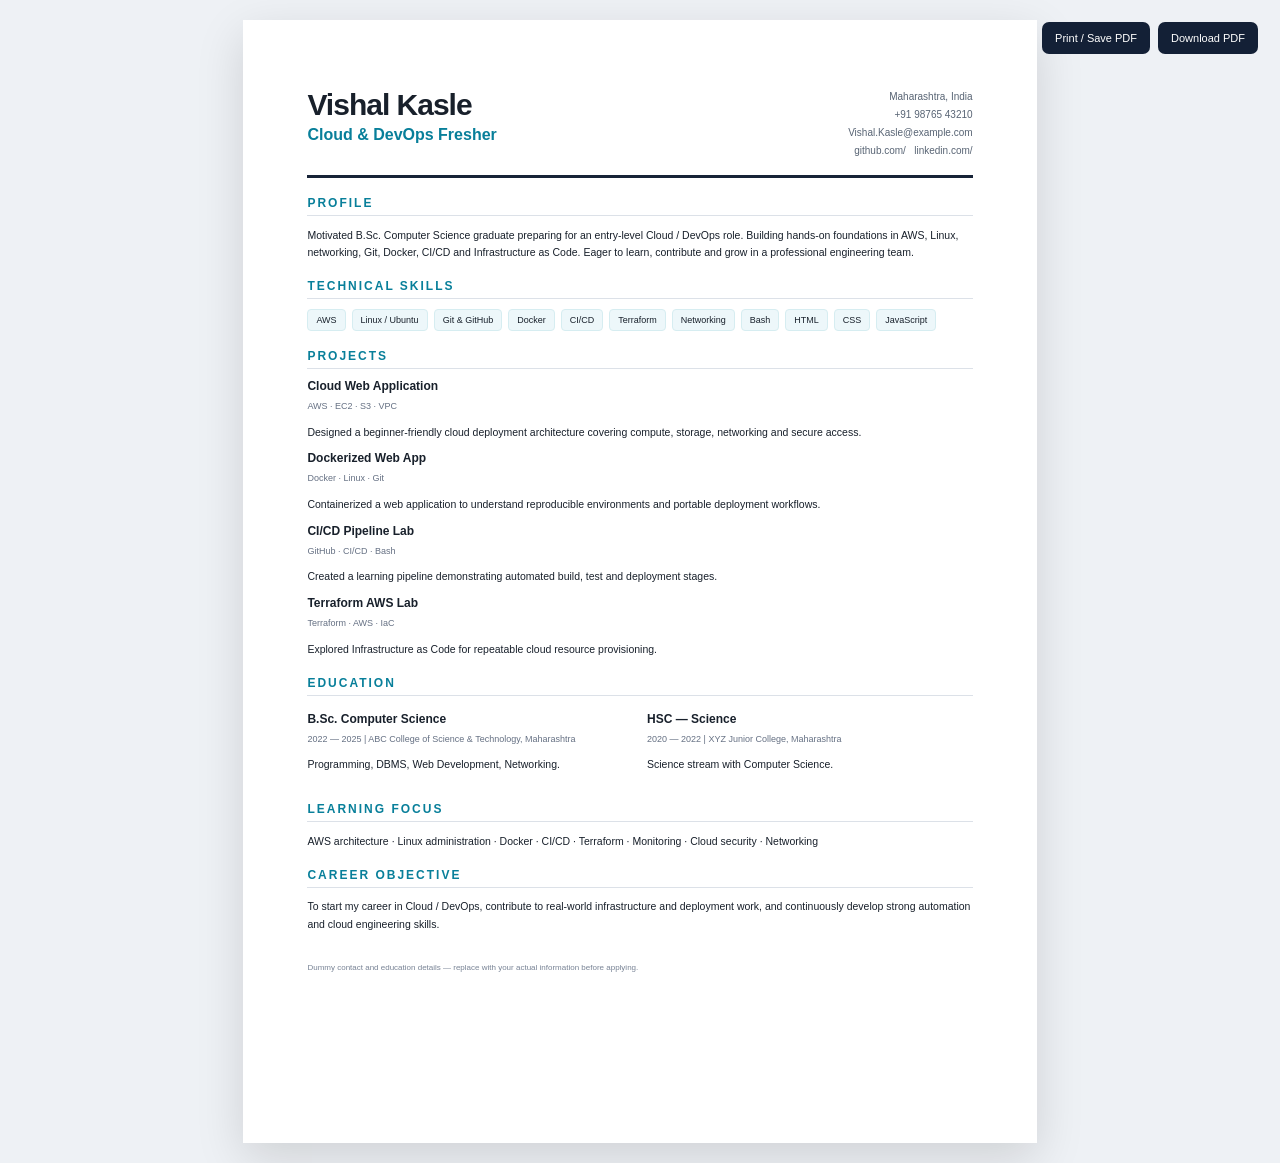
==== resume.html @ 81e13b9f "first commit" ====
<!DOCTYPE html>
<html lang="en">

<head>
    <meta charset="UTF-8">
    <meta name="viewport" content="width=device-width,initial-scale=1.0">
    <title>Vishal Kasle | Resume</title>
    <style>
        * {
            box-sizing: border-box
        }

        body {
            margin: 0;
            background: #eef1f5;
            font-family: Arial, sans-serif;
            color: #18202b
        }

        .page {
            width: 210mm;
            min-height: 297mm;
            background: #fff;
            margin: 20px auto;
            padding: 18mm 17mm;
            box-shadow: 0 15px 45px #0002
        }

        .top {
            display: flex;
            justify-content: space-between;
            border-bottom: 3px solid #172337;
            padding-bottom: 15px
        }

        .name {
            font-size: 30px;
            font-weight: 800;
            letter-spacing: -1px
        }

        .role {
            color: #087f9a;
            font-weight: 700;
            margin-top: 4px
        }

        .contact {
            text-align: right;
            font-size: 10px;
            line-height: 1.8;
            color: #586474
        }

        .section {
            margin-top: 18px
        }

        .section h2 {
            font-size: 12px;
            text-transform: uppercase;
            letter-spacing: 2px;
            color: #087f9a;
            border-bottom: 1px solid #dce1e8;
            padding-bottom: 5px
        }

        .section p,
        .section li {
            font-size: 10.5px;
            line-height: 1.65
        }

        .grid {
            display: grid;
            grid-template-columns: 1fr 1fr;
            gap: 14px
        }

        .item h3 {
            font-size: 12px;
            margin: 6px 0 2px
        }

        .item small {
            color: #657083;
            font-size: 9px
        }

        .skills {
            display: flex;
            flex-wrap: wrap;
            gap: 6px
        }

        .skills span {
            font-size: 9px;
            padding: 5px 8px;
            background: #edf7fa;
            border: 1px solid #d6edf1;
            border-radius: 4px
        }

        .buttons {
            position: fixed;
            right: 22px;
            top: 22px;
            display: flex;
            gap: 8px
        }

        .buttons button,
        .buttons a {
            border: 0;
            background: #132036;
            color: #fff;
            padding: 10px 13px;
            border-radius: 7px;
            text-decoration: none;
            font-size: 11px;
            cursor: pointer
        }

        @media print {
            body {
                background: #fff
            }

            .page {
                margin: 0;
                box-shadow: none;
                width: auto;
                min-height: auto
            }

            .buttons {
                display: none
            }
        }

        @media(max-width:850px) {
            .page {
                width: 100%;
                margin: 0;
                padding: 25px
            }

            .top {
                gap: 20px
            }

            .contact {
                text-align: left
            }
        }
    </style>
</head>

<body>
    <div class="buttons"><button onclick="window.print()">Print / Save PDF</button><a href="resume.pdf"
            download>Download PDF</a></div>
    <div class="page">
        <div class="top">
            <div>
                <div class="name">Vishal Kasle</div>
                <div class="role">Cloud & DevOps Fresher</div>
            </div>
            <div class="contact">Maharashtra, India<br>+91 98765 43210<br>Vishal.Kasle@example.com<br>github.com/ &nbsp;
                linkedin.com/</div>
        </div>
        <div class="section">
            <h2>Profile</h2>
            <p>Motivated B.Sc. Computer Science graduate preparing for an entry-level Cloud / DevOps role. Building
                hands-on foundations in AWS, Linux, networking, Git, Docker, CI/CD and Infrastructure as Code. Eager to
                learn, contribute and grow in a professional engineering team.</p>
        </div>
        <div class="section">
            <h2>Technical Skills</h2>
            <div class="skills"><span>AWS</span><span>Linux / Ubuntu</span><span>Git &
                    GitHub</span><span>Docker</span><span>CI/CD</span><span>Terraform</span><span>Networking</span><span>Bash</span><span>HTML</span><span>CSS</span><span>JavaScript</span>
            </div>
        </div>
        <div class="section">
            <h2>Projects</h2>
            <div class="item">
                <h3>Cloud Web Application</h3><small>AWS · EC2 · S3 · VPC</small>
                <p>Designed a beginner-friendly cloud deployment architecture covering compute, storage, networking and
                    secure access.</p>
            </div>
            <div class="item">
                <h3>Dockerized Web App</h3><small>Docker · Linux · Git</small>
                <p>Containerized a web application to understand reproducible environments and portable deployment
                    workflows.</p>
            </div>
            <div class="item">
                <h3>CI/CD Pipeline Lab</h3><small>GitHub · CI/CD · Bash</small>
                <p>Created a learning pipeline demonstrating automated build, test and deployment stages.</p>
            </div>
            <div class="item">
                <h3>Terraform AWS Lab</h3><small>Terraform · AWS · IaC</small>
                <p>Explored Infrastructure as Code for repeatable cloud resource provisioning.</p>
            </div>
        </div>
        <div class="section">
            <h2>Education</h2>
            <div class="grid">
                <div class="item">
                    <h3>B.Sc. Computer Science</h3><small>2022 — 2025 | ABC College of Science & Technology,
                        Maharashtra</small>
                    <p>Programming, DBMS, Web Development, Networking.</p>
                </div>
                <div class="item">
                    <h3>HSC — Science</h3><small>2020 — 2022 | XYZ Junior College, Maharashtra</small>
                    <p>Science stream with Computer Science.</p>
                </div>
            </div>
        </div>
        <div class="section">
            <h2>Learning Focus</h2>
            <p>AWS architecture · Linux administration · Docker · CI/CD · Terraform · Monitoring · Cloud security ·
                Networking</p>
        </div>
        <div class="section">
            <h2>Career Objective</h2>
            <p>To start my career in Cloud / DevOps, contribute to real-world infrastructure and deployment work, and
                continuously develop strong automation and cloud engineering skills.</p>
        </div>
        <p style="font-size:8px;color:#788395;margin-top:30px">Dummy contact and education details — replace with your
            actual information before applying.</p>
    </div>
</body>

</html>
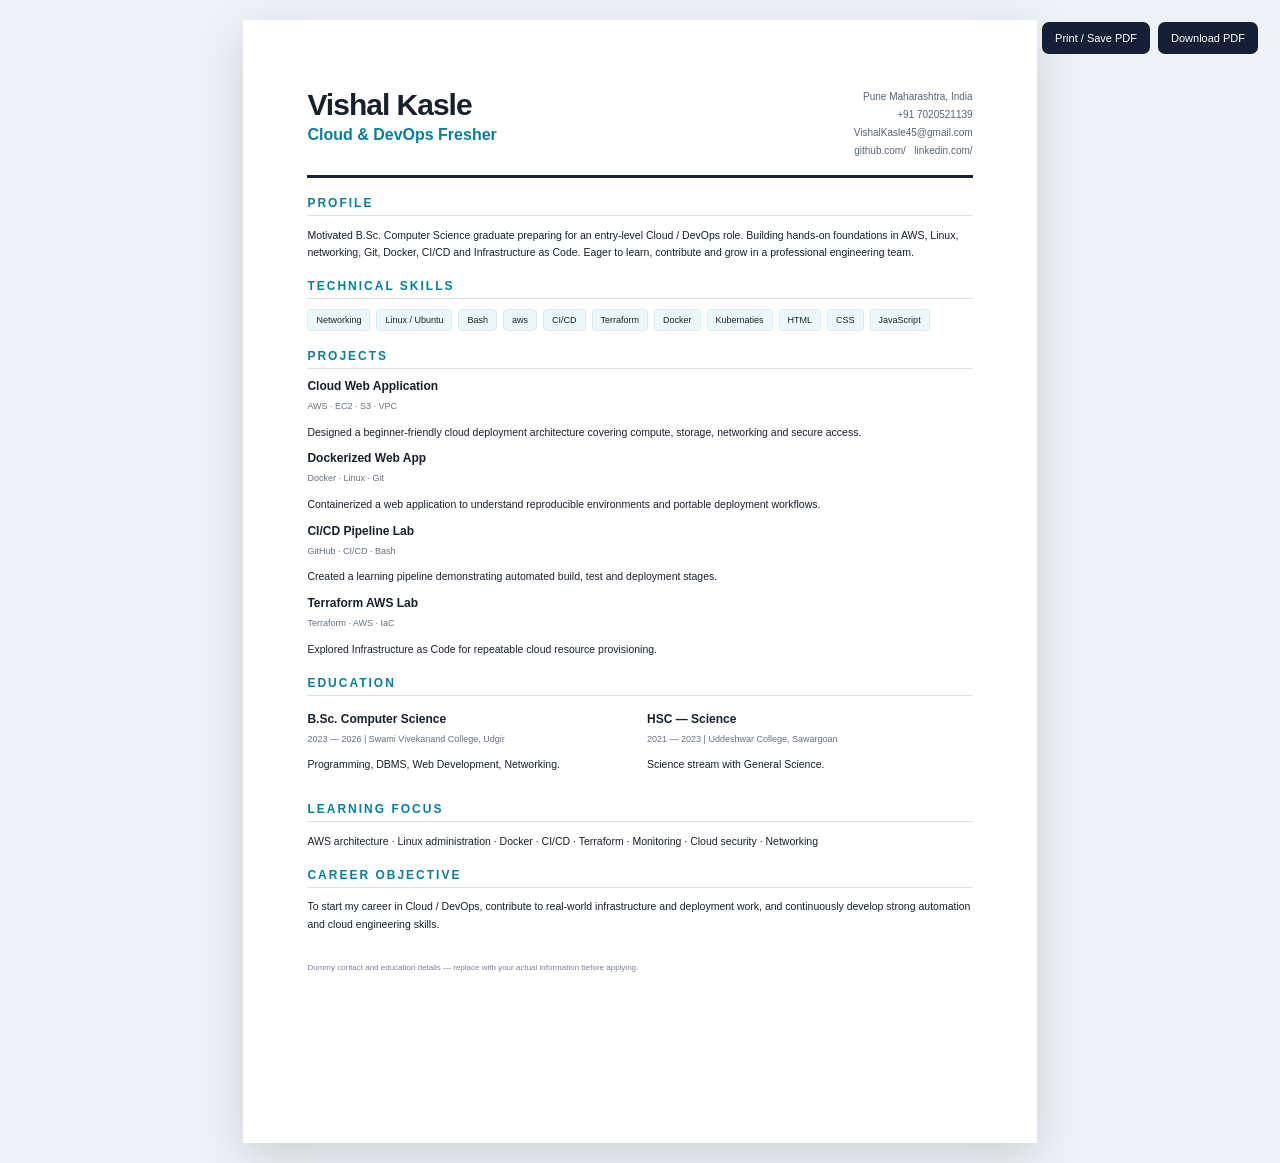
==== commit 994f20b5: "Updated resume" ====
--- a/resume.html
+++ b/resume.html
@@ -165,7 +165,7 @@
                 <div class="name">Vishal Kasle</div>
                 <div class="role">Cloud & DevOps Fresher</div>
             </div>
-            <div class="contact">Maharashtra, India<br>+91 98765 43210<br>Vishal.Kasle@example.com<br>github.com/ &nbsp;
+            <div class="contact">Pune Maharashtra, India<br>+91 7020521139<br>VishalKasle45@gmail.com<br>github.com/ &nbsp;
                 linkedin.com/</div>
         </div>
         <div class="section">
@@ -176,8 +176,8 @@
         </div>
         <div class="section">
             <h2>Technical Skills</h2>
-            <div class="skills"><span>AWS</span><span>Linux / Ubuntu</span><span>Git &
-                    GitHub</span><span>Docker</span><span>CI/CD</span><span>Terraform</span><span>Networking</span><span>Bash</span><span>HTML</span><span>CSS</span><span>JavaScript</span>
+            <div class="skills"><span>Networking</span><span>Linux / Ubuntu</span><span>Bash
+                    </span><span>aws</span><span>CI/CD</span><span>Terraform</span><span>Docker</span><span>Kubernaties</span><span>HTML</span><span>CSS</span><span>JavaScript</span>
             </div>
         </div>
         <div class="section">
@@ -205,13 +205,13 @@
             <h2>Education</h2>
             <div class="grid">
                 <div class="item">
-                    <h3>B.Sc. Computer Science</h3><small>2022 — 2025 | ABC College of Science & Technology,
-                        Maharashtra</small>
+                    <h3>B.Sc. Computer Science</h3><small>2023 — 2026 |  Swami Vivekanand College,
+                        Udgir</small>
                     <p>Programming, DBMS, Web Development, Networking.</p>
                 </div>
                 <div class="item">
-                    <h3>HSC — Science</h3><small>2020 — 2022 | XYZ Junior College, Maharashtra</small>
-                    <p>Science stream with Computer Science.</p>
+                    <h3>HSC — Science</h3><small>2021 — 2023 | Uddeshwar College, Sawargoan</small>
+                    <p>Science stream with General Science.</p>
                 </div>
             </div>
         </div>
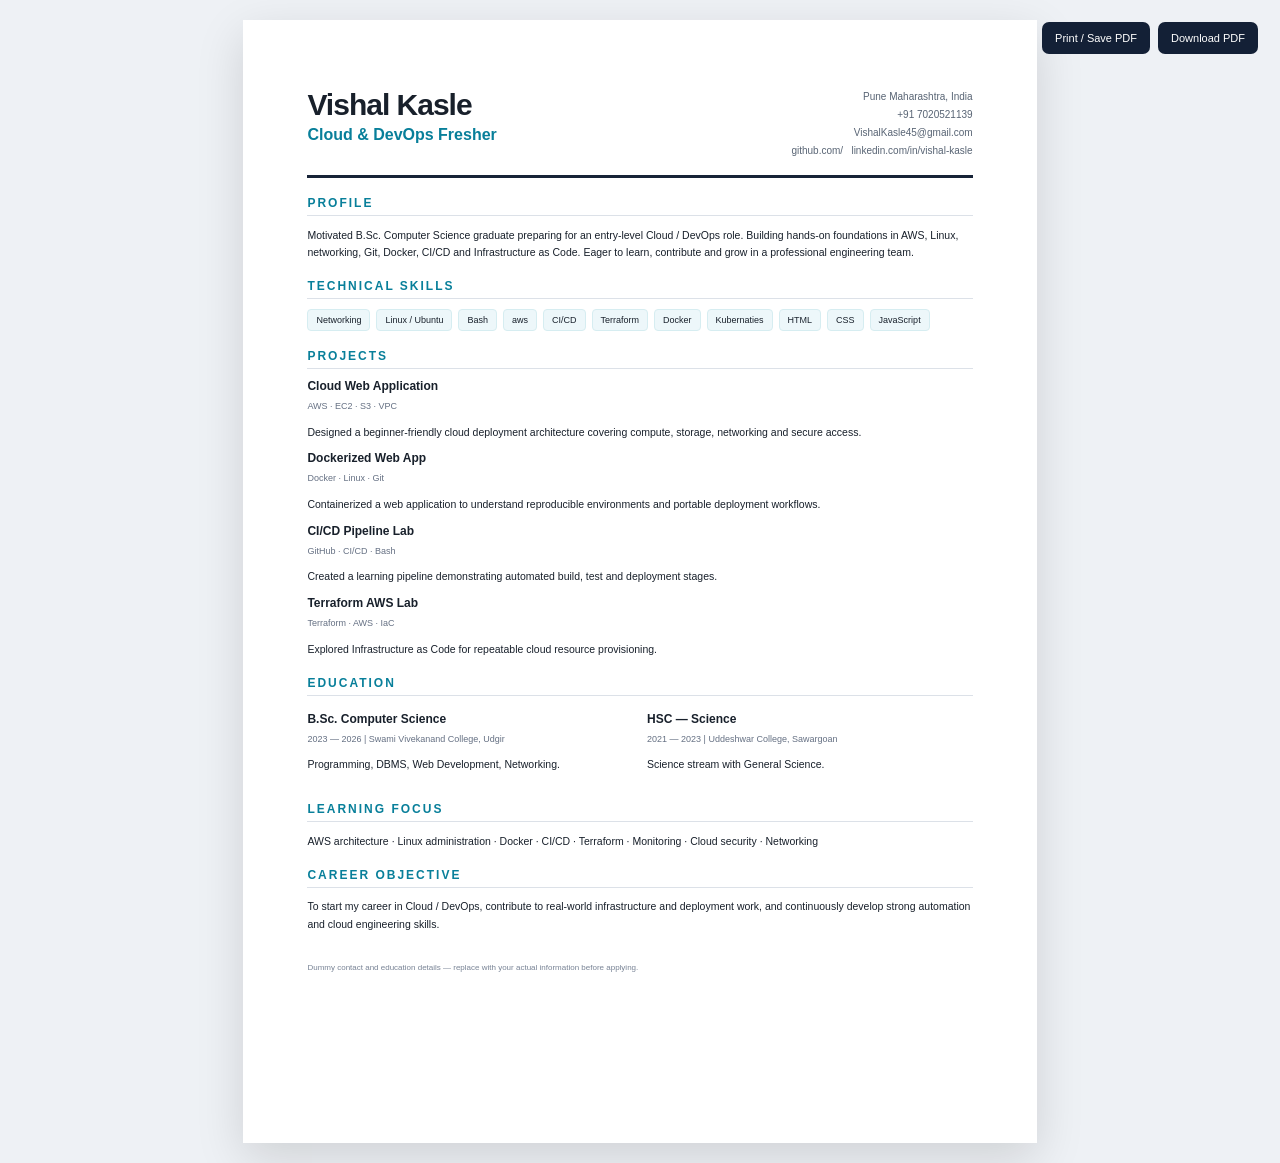
==== commit bbe1ba74: "updated reseme.html file" ====
--- a/resume.html
+++ b/resume.html
@@ -166,7 +166,7 @@
                 <div class="role">Cloud & DevOps Fresher</div>
             </div>
             <div class="contact">Pune Maharashtra, India<br>+91 7020521139<br>VishalKasle45@gmail.com<br>github.com/ &nbsp;
-                linkedin.com/</div>
+                linkedin.com/in/vishal-kasle</div>
         </div>
         <div class="section">
             <h2>Profile</h2>
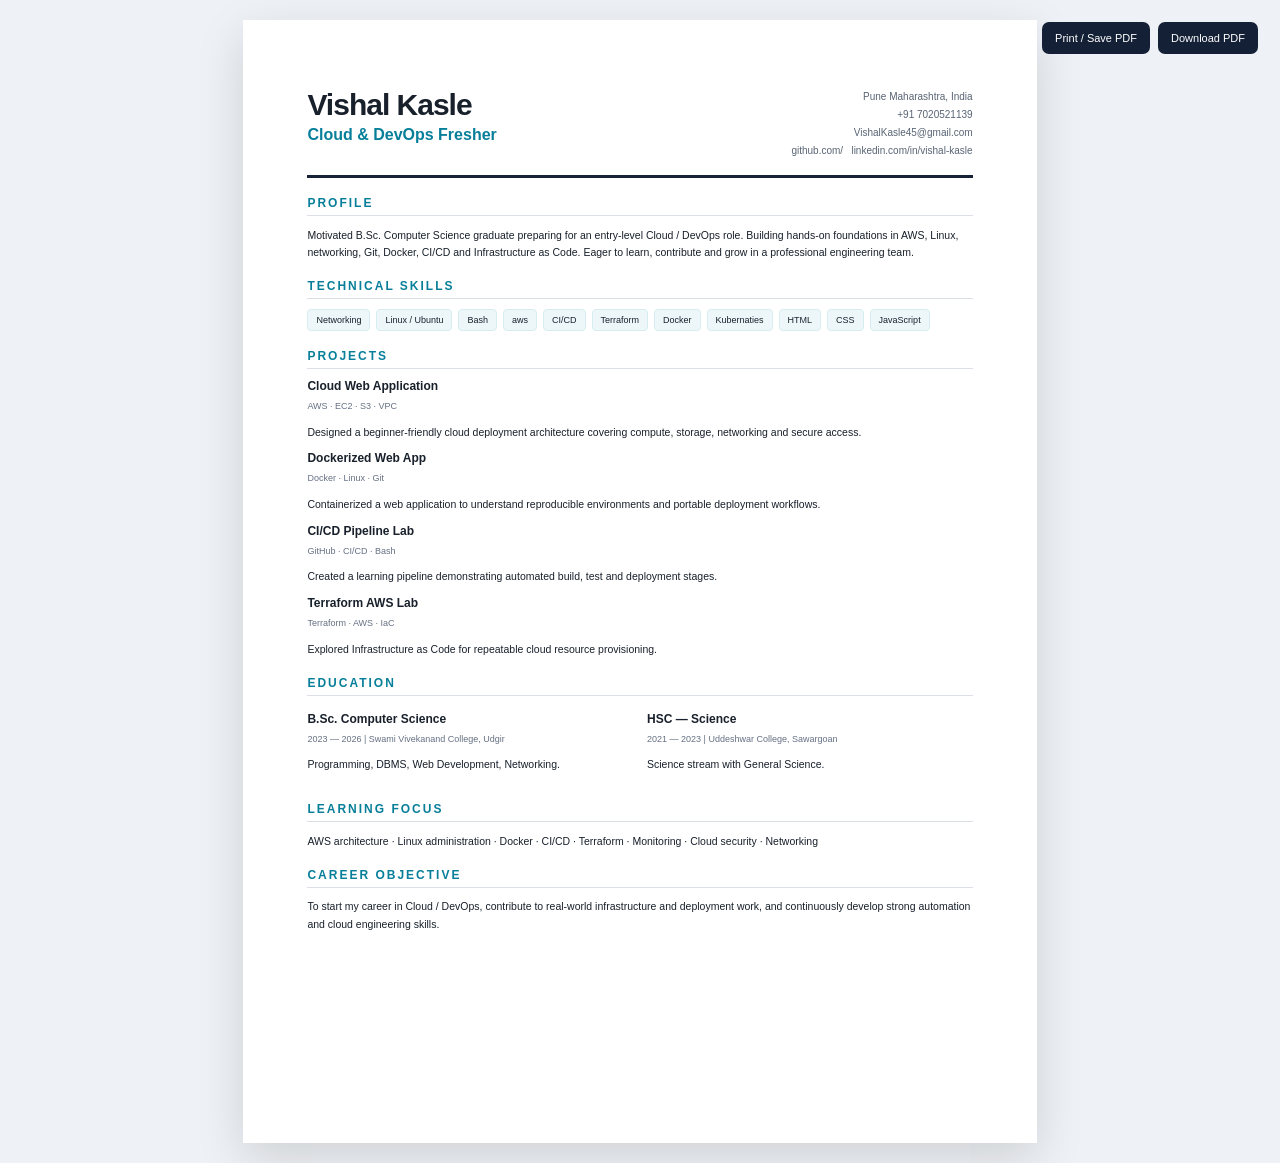
==== commit 91a5a07d: "update" ====
--- a/resume.html
+++ b/resume.html
@@ -225,8 +225,6 @@
             <p>To start my career in Cloud / DevOps, contribute to real-world infrastructure and deployment work, and
                 continuously develop strong automation and cloud engineering skills.</p>
         </div>
-        <p style="font-size:8px;color:#788395;margin-top:30px">Dummy contact and education details — replace with your
-            actual information before applying.</p>
     </div>
 </body>
 
